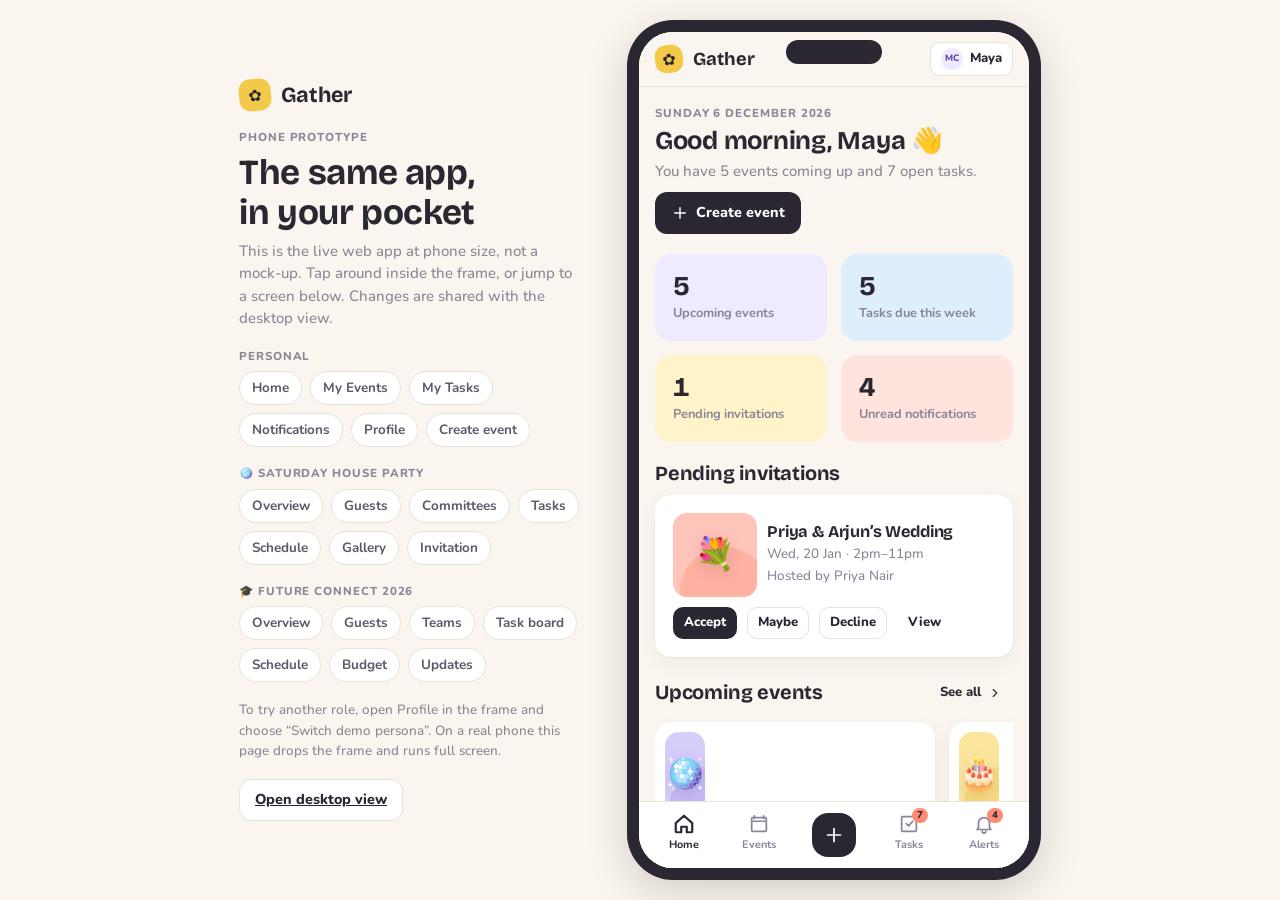
==== phone.html @ 723389cb "Add Gather event management prototype Interactive web prototype with no build step: personal dashboa" ====
<!doctype html>
<html lang="en">
<head>
<meta charset="utf-8">
<meta name="viewport" content="width=device-width, initial-scale=1, viewport-fit=cover">
<title>Gather Phone</title>
<link rel="stylesheet" href="https://fonts.googleapis.com/css2?family=Bricolage+Grotesque:opsz,wght@12..96,600;12..96,700&family=Nunito:wght@400;600;700;800&display=swap">
<link rel="stylesheet" href="styles.css">
<style>
  /* Phone prototype: the same web app, shown at phone size inside a device frame. */
  .stage { min-height: 100vh; display: grid; grid-template-columns: minmax(0, 340px) auto; gap: 48px; justify-content: center; align-items: center; padding-block: 20px; padding-left: max(16px, env(safe-area-inset-left, 0px)); padding-right: max(16px, env(safe-area-inset-right, 0px)); }
  .side { display: flex; flex-direction: column; gap: 18px; min-width: 0; }
  .device { width: 414px; max-width: 100%; height: min(868px, calc(100vh - 40px)); border-radius: 46px; padding: 12px; background: var(--ink); box-shadow: var(--shadow-lg); position: relative; }
  .device::before { content: ""; position: absolute; top: 20px; left: 50%; transform: translateX(-50%); width: 96px; height: 24px; border-radius: 99px; background: var(--ink); z-index: 2; pointer-events: none; }
  .device iframe { width: 100%; height: 100%; border: 0; border-radius: 34px; background: var(--bg); display: block; }
  .jump { display: flex; flex-wrap: wrap; gap: 8px; }
  @media (max-width: 860px) { .stage { grid-template-columns: minmax(0, 1fr); gap: 20px; } .side { order: 2; } .device { margin: 0 auto; } }
  /* On an actual phone the frame gets out of the way and the app fills the screen. */
  @media (max-width: 520px) { .stage { display: block; padding: 0; min-height: 0; } .side { display: none; } .device { width: 100%; height: 100vh; height: 100dvh; padding: 0; border-radius: 0; box-shadow: none; } .device::before { display: none; } .device iframe { border-radius: 0; } }
</style>
</head>
<body>
<div class="stage">
  <div class="side">
    <div class="brand" style="padding:0"><span class="brand-mark">✿</span>Gather</div>
    <div class="col gap-s"><span class="eyebrow">Phone prototype</span><h1>The same app, in your pocket</h1>
      <p class="muted">This is the live web app at phone size, not a mock-up. Tap around inside the frame, or jump to a screen below. Changes are shared with the desktop view.</p></div>
    <div class="col gap-s"><span class="eyebrow">Personal</span><div class="jump" data-group>
      <button class="chip" data-go="home">Home</button><button class="chip" data-go="events">My Events</button><button class="chip" data-go="mytasks">My Tasks</button><button class="chip" data-go="inbox">Notifications</button><button class="chip" data-go="profile">Profile</button><button class="chip" data-go="new">Create event</button></div></div>
    <div class="col gap-s"><span class="eyebrow">🪩 Saturday House Party</span><div class="jump">
      <button class="chip" data-go="e-evparty-overview">Overview</button><button class="chip" data-go="e-evparty-people">Guests</button><button class="chip" data-go="e-evparty-teams">Committees</button><button class="chip" data-go="e-evparty-tasks">Tasks</button><button class="chip" data-go="e-evparty-schedule">Schedule</button><button class="chip" data-go="e-evparty-gallery">Gallery</button><button class="chip" data-go="invite-evparty">Invitation</button></div></div>
    <div class="col gap-s"><span class="eyebrow">🎓 Future Connect 2026</span><div class="jump">
      <button class="chip" data-go="e-evfc-overview">Overview</button><button class="chip" data-go="e-evfc-people">Guests</button><button class="chip" data-go="e-evfc-teams">Teams</button><button class="chip" data-go="e-evfc-tasks">Task board</button><button class="chip" data-go="e-evfc-schedule">Schedule</button><button class="chip" data-go="e-evfc-budget">Budget</button><button class="chip" data-go="e-evfc-updates">Updates</button></div></div>
    <p class="small muted">To try another role, open Profile in the frame and choose “Switch demo persona”. On a real phone this page drops the frame and runs full screen.</p>
    <div class="row wrap"><a class="btn" href="index.html">Open desktop view</a></div>
  </div>
  <div class="device"><iframe id="app-frame" src="index.html" title="Gather at phone size"></iframe></div>
</div>
<script>
  const frame = document.getElementById('app-frame');
  document.querySelectorAll('[data-go]').forEach((b) => b.addEventListener('click', () => {
    try { frame.contentWindow.location.hash = b.dataset.go; frame.contentWindow.scrollTo(0, 0); } catch { frame.src = 'index.html#' + b.dataset.go; }
    document.querySelectorAll('[data-go]').forEach((x) => x.classList.toggle('on', x === b));
  }));
</script>
</body>
</html>
---- styles.css ----
/* Gather design system.
   Layout: app shell = side navigation + one content column on desktop,
   top bar + bottom tab bar on phones. Every event workspace reuses the same
   cards, pills and committee colours; density changes, the language does not. */
:root {
  --bg: #faf6ef; --surface: #ffffff; --surface-2: #f3eee4; --ink: #2a2733; --ink-2: #5d596b;
  --muted: #8a8597; --line: #e9e2d6; --btn-bg: #2a2733; --btn-fg: #ffffff; --scrim: rgba(42, 39, 51, .45);
  --lav: #a996f0; --lav-soft: #efeaff; --lav-ink: #5b46b8;
  --butter: #f3c94a; --butter-soft: #fff3c9; --butter-ink: #806200;
  --coral: #ff8a75; --coral-soft: #ffe4de; --coral-ink: #b03f2b;
  --mint: #6fd3a8; --mint-soft: #dbf5e9; --mint-ink: #1c7450;
  --sky: #74bdf2; --sky-soft: #ddeffd; --sky-ink: #1d659f;
  --shadow: 0 1px 2px rgba(60, 45, 20, .05), 0 6px 20px rgba(60, 45, 20, .06);
  --shadow-lg: 0 12px 40px rgba(40, 30, 20, .18);
  --r-sm: 10px; --r: 16px; --r-lg: 22px; --gutter: 16px;
  --display: 'Bricolage Grotesque', 'Nunito', ui-rounded, system-ui, sans-serif;
  --body: 'Nunito', ui-rounded, 'Segoe UI', system-ui, sans-serif;
}
@media (prefers-color-scheme: dark) {
  :root:not([data-theme="light"]) {
    --bg: #1b1921; --surface: #25222d; --surface-2: #2e2a38; --ink: #f3eff8; --ink-2: #c6c0d4;
    --muted: #958fa5; --line: #3a3546; --btn-bg: #f3eff8; --btn-fg: #1b1921; --scrim: rgba(0, 0, 0, .6);
    --lav-soft: #382f5e; --lav-ink: #cfc3ff; --butter-soft: #463b15; --butter-ink: #f8dc7e;
    --coral-soft: #502923; --coral-ink: #ffb3a5; --mint-soft: #1e4435; --mint-ink: #9be6c5;
    --sky-soft: #1c3a52; --sky-ink: #a9d7fa;
    --shadow: 0 1px 2px rgba(0, 0, 0, .3), 0 6px 20px rgba(0, 0, 0, .25); --shadow-lg: 0 12px 40px rgba(0, 0, 0, .5);
    color-scheme: dark;
  }
}
:root[data-theme="dark"] {
  --bg: #1b1921; --surface: #25222d; --surface-2: #2e2a38; --ink: #f3eff8; --ink-2: #c6c0d4;
  --muted: #958fa5; --line: #3a3546; --btn-bg: #f3eff8; --btn-fg: #1b1921; --scrim: rgba(0, 0, 0, .6);
  --lav-soft: #382f5e; --lav-ink: #cfc3ff; --butter-soft: #463b15; --butter-ink: #f8dc7e;
  --coral-soft: #502923; --coral-ink: #ffb3a5; --mint-soft: #1e4435; --mint-ink: #9be6c5;
  --sky-soft: #1c3a52; --sky-ink: #a9d7fa;
  --shadow: 0 1px 2px rgba(0, 0, 0, .3), 0 6px 20px rgba(0, 0, 0, .25); --shadow-lg: 0 12px 40px rgba(0, 0, 0, .5);
  color-scheme: dark;
}
/* colour scopes: a component reads --c (solid), --cs (soft fill), --ci (text on soft) */
.c-lav { --c: var(--lav); --cs: var(--lav-soft); --ci: var(--lav-ink); }
.c-butter { --c: var(--butter); --cs: var(--butter-soft); --ci: var(--butter-ink); }
.c-coral { --c: var(--coral); --cs: var(--coral-soft); --ci: var(--coral-ink); }
.c-mint { --c: var(--mint); --cs: var(--mint-soft); --ci: var(--mint-ink); }
.c-sky { --c: var(--sky); --cs: var(--sky-soft); --ci: var(--sky-ink); }
.c-grey { --c: var(--muted); --cs: var(--surface-2); --ci: var(--ink-2); }

* { box-sizing: border-box; }
html, body { margin: 0; }
body { background: var(--bg); color: var(--ink); font: 500 15px/1.5 var(--body); -webkit-font-smoothing: antialiased; }
h1, h2, h3, h4 { font-family: var(--display); margin: 0; line-height: 1.15; text-wrap: balance; letter-spacing: -.01em; }
h1 { font-size: clamp(1.6rem, 1.2rem + 1.6vw, 2.2rem); } h2 { font-size: 1.25rem; } h3 { font-size: 1.02rem; } h4 { font-size: .92rem; }
p { margin: 0; } a { color: inherit; }
button, input, select, textarea { font: inherit; color: inherit; }
button { cursor: pointer; background: none; border: 0; padding: 0; }
:focus-visible { outline: 2.5px solid var(--lav); outline-offset: 2px; border-radius: 8px; }
.muted { color: var(--muted); } .small { font-size: .84rem; } .tiny { font-size: .76rem; } .b { font-weight: 800; }
.num { font-variant-numeric: tabular-nums; } .grow { flex: 1; min-width: 0; } .nowrap { white-space: nowrap; }
.row { display: flex; align-items: center; gap: 10px; } .row.wrap { flex-wrap: wrap; } .row.top { align-items: flex-start; }
.col { display: flex; flex-direction: column; gap: 10px; min-width: 0; } .gap-s { gap: 6px; } .gap-l { gap: 18px; } .between { justify-content: space-between; }
.clip { overflow: hidden; text-overflow: ellipsis; white-space: nowrap; min-width: 0; }
.eyebrow { font-size: .72rem; font-weight: 800; letter-spacing: .08em; text-transform: uppercase; color: var(--muted); }
.ic { width: 18px; height: 18px; flex: none; stroke: currentColor; fill: none; stroke-width: 1.9; stroke-linecap: round; stroke-linejoin: round; }

/* ---------- shell ---------- */
.app { display: grid; grid-template-columns: 252px minmax(0, 1fr); min-height: 100vh; }
.sidebar { position: sticky; top: 0; align-self: start; height: 100vh; overflow-y: auto; padding: 20px 14px; display: flex; flex-direction: column; gap: 18px; border-right: 1px solid var(--line); }
.brand { display: flex; align-items: center; gap: 10px; padding: 4px 8px; font: 700 1.35rem var(--display); }
.brand-mark { width: 32px; height: 32px; border-radius: 11px; background: var(--butter); color: #2a2733; display: grid; place-items: center; font-size: 1rem; transform: rotate(-6deg); }
.nav { display: flex; flex-direction: column; gap: 2px; }
.nav-item { display: flex; align-items: center; gap: 11px; padding: 9px 10px; border-radius: 12px; font-weight: 700; color: var(--ink-2); text-align: left; width: 100%; }
.nav-item:hover { background: var(--surface-2); }
.nav-item.on { background: var(--surface); color: var(--ink); box-shadow: var(--shadow); }
.nav-item .count { margin-left: auto; background: var(--coral); color: #2a2733; border-radius: 99px; font-size: .72rem; font-weight: 800; padding: 1px 7px; }
.nav-ev { font-weight: 600; font-size: .9rem; padding: 7px 10px; }
.nav-ev .dot { width: 22px; height: 22px; border-radius: 8px; background: var(--cs); display: grid; place-items: center; font-size: .78rem; flex: none; }
.who { margin-top: auto; display: flex; align-items: center; gap: 10px; padding: 10px; border-radius: 14px; background: var(--surface); box-shadow: var(--shadow); text-align: left; width: 100%; }
.main { min-width: 0; }
.page { max-width: 1120px; margin: 0 auto; padding-block: 28px 80px; padding-left: max(var(--gutter), env(safe-area-inset-left, 0px)); padding-right: max(var(--gutter), env(safe-area-inset-right, 0px)); display: flex; flex-direction: column; gap: 24px; }
.topbar, .tabbar { display: none; }
@media (min-width: 900px) { :root { --gutter: 36px; } }
@media (max-width: 899px) {
  .app { display: block; } .sidebar { display: none; }
  .topbar { display: flex; align-items: center; gap: 10px; position: sticky; top: env(safe-area-inset-top, 0px); z-index: 20; background: var(--bg); padding-block: 10px; padding-left: max(16px, env(safe-area-inset-left, 0px)); padding-right: max(16px, env(safe-area-inset-right, 0px)); border-bottom: 1px solid var(--line); }
  .tabbar { display: grid; grid-template-columns: repeat(5, 1fr); position: fixed; left: 0; right: 0; bottom: 0; z-index: 30; background: var(--surface); border-top: 1px solid var(--line); padding: 6px max(8px, env(safe-area-inset-right, 0px)) calc(6px + env(safe-area-inset-bottom, 0px)) max(8px, env(safe-area-inset-left, 0px)); }
  .tab { display: flex; flex-direction: column; align-items: center; gap: 2px; font-size: .68rem; font-weight: 700; color: var(--muted); padding: 5px 0; border-radius: 12px; position: relative; }
  .tab.on { color: var(--ink); } .tab.on .ic { stroke-width: 2.4; }
  .tab .count { position: absolute; top: 0; left: 54%; background: var(--coral); color: #2a2733; border-radius: 99px; font-size: .62rem; font-weight: 800; padding: 0 5px; }
  .tab-create { width: 44px; height: 44px; border-radius: 16px; background: var(--btn-bg); color: var(--btn-fg); display: grid; place-items: center; margin: 0 auto; }
  .page { padding-block: 18px 110px; gap: 20px; }
  body::before { content: ""; position: fixed; inset: 0 0 auto; height: env(safe-area-inset-top, 0px); z-index: 10; background: var(--bg); }
}

/* ---------- primitives ---------- */
.card { background: var(--surface); border-radius: var(--r); box-shadow: var(--shadow); padding: 18px; min-width: 0; }
.card.flat { box-shadow: none; border: 1px solid var(--line); }
.card.tint { background: var(--cs); box-shadow: none; }
.card.click { cursor: pointer; transition: transform .15s ease, box-shadow .15s ease; text-align: left; width: 100%; }
.card.click:hover { transform: translateY(-2px); box-shadow: var(--shadow-lg); }
.grid { display: grid; gap: 14px; } .g2 { grid-template-columns: repeat(auto-fit, minmax(min(100%, 300px), 1fr)); }
.g3 { grid-template-columns: repeat(auto-fill, minmax(min(100%, 250px), 1fr)); } .g4 { grid-template-columns: repeat(auto-fit, minmax(124px, 1fr)); }
.split { display: grid; gap: 20px; grid-template-columns: minmax(0, 1.6fr) minmax(0, 1fr); align-items: start; }
@media (max-width: 899px) { .split { grid-template-columns: minmax(0, 1fr); } }
.sec-head { display: flex; align-items: center; justify-content: space-between; gap: 10px; flex-wrap: wrap; }
.btn { display: inline-flex; align-items: center; justify-content: center; gap: 7px; padding: 9px 15px; border-radius: 12px; font-weight: 800; font-size: .9rem; background: var(--surface); border: 1px solid var(--line); white-space: nowrap; transition: transform .1s ease, background .15s; }
.btn:hover { background: var(--surface-2); } .btn:active { transform: scale(.97); }
.btn.primary { background: var(--btn-bg); color: var(--btn-fg); border-color: transparent; } .btn.primary:hover { opacity: .9; }
.btn.soft { background: var(--cs, var(--lav-soft)); color: var(--ci, var(--lav-ink)); border-color: transparent; }
.btn.ghost { border-color: transparent; background: none; } .btn.ghost:hover { background: var(--surface-2); }
.btn.sm { padding: 5px 10px; font-size: .82rem; border-radius: 10px; } .btn.icon { padding: 7px; } .btn.danger { color: var(--coral-ink); }
.btn:disabled { opacity: .45; cursor: not-allowed; }
.pill { display: inline-flex; align-items: center; gap: 5px; padding: 2px 9px; border-radius: 99px; font-size: .76rem; font-weight: 800; background: var(--cs, var(--surface-2)); color: var(--ci, var(--ink-2)); white-space: nowrap; }
.pill .pdot { width: 7px; height: 7px; border-radius: 50%; background: var(--c, var(--muted)); }
.chip { display: inline-flex; align-items: center; gap: 6px; padding: 6px 12px; border-radius: 99px; font-size: .84rem; font-weight: 700; background: var(--surface); border: 1px solid var(--line); color: var(--ink-2); white-space: nowrap; }
.chip.on { background: var(--btn-bg); color: var(--btn-fg); border-color: transparent; }
.chips { display: flex; gap: 8px; flex-wrap: wrap; } .chips.scroll { flex-wrap: nowrap; overflow-x: auto; scrollbar-width: none; padding-bottom: 2px; }
.avatar { width: 30px; height: 30px; border-radius: 50%; background: var(--cs); color: var(--ci); display: inline-grid; place-items: center; font-size: .72rem; font-weight: 800; flex: none; }
.avatar.lg { width: 44px; height: 44px; font-size: .95rem; } .avatar.sm { width: 22px; height: 22px; font-size: .58rem; } .avatar.xl { width: 72px; height: 72px; font-size: 1.5rem; }
.stack { display: inline-flex; } .stack .avatar { margin-left: -7px; box-shadow: 0 0 0 2px var(--surface); } .stack .avatar:first-child { margin-left: 0; }
.bar { height: 8px; border-radius: 99px; background: var(--surface-2); overflow: hidden; }
.bar > i { display: block; height: 100%; border-radius: 99px; background: var(--c, var(--mint)); transition: width .4s ease; }
.stat { display: flex; flex-direction: column; gap: 2px; } .stat .v { font: 700 1.7rem var(--display); font-variant-numeric: tabular-nums; line-height: 1.1; }
.stat .k { font-size: .8rem; font-weight: 700; color: var(--muted); }
.empty { text-align: center; padding: 34px 16px; color: var(--muted); display: flex; flex-direction: column; align-items: center; gap: 8px; }
.empty .big { font-size: 2rem; }
.sim { display: inline-flex; align-items: center; gap: 4px; font-size: .7rem; font-weight: 800; letter-spacing: .04em; text-transform: uppercase; padding: 2px 7px; border-radius: 6px; border: 1.5px dashed var(--butter); color: var(--butter-ink); background: var(--butter-soft); }
.list { display: flex; flex-direction: column; } .list > * { border-top: 1px solid var(--line); padding: 11px 0; } .list > *:first-child { border-top: 0; }
.tick { width: 22px; height: 22px; border-radius: 8px; border: 2px solid var(--line); display: grid; place-items: center; flex: none; color: transparent; transition: all .15s; }
.tick.on { background: var(--mint); border-color: var(--mint); color: #173d2c; } .tick .ic { width: 14px; height: 14px; stroke-width: 3; }
.done-text { text-decoration: line-through; color: var(--muted); }
.field { display: flex; flex-direction: column; gap: 5px; min-width: 0; } .field > span { font-size: .8rem; font-weight: 800; color: var(--ink-2); }
.input, select.input, textarea.input { width: 100%; padding: 9px 12px; border-radius: 12px; border: 1.5px solid var(--line); background: var(--surface); min-width: 0; }
.input:focus { outline: none; border-color: var(--lav); box-shadow: 0 0 0 3px var(--lav-soft); }
textarea.input { resize: vertical; min-height: 76px; } select.input.sm, .input.sm { padding: 4px 8px; font-size: .84rem; border-radius: 9px; width: auto; }
.form-grid { display: grid; gap: 12px; grid-template-columns: repeat(auto-fit, minmax(min(100%, 180px), 1fr)); }
.switch { width: 38px; height: 22px; border-radius: 99px; background: var(--line); position: relative; flex: none; transition: background .15s; }
.switch::after { content: ""; position: absolute; top: 3px; left: 3px; width: 16px; height: 16px; border-radius: 50%; background: var(--surface); transition: transform .15s; box-shadow: 0 1px 2px rgba(0,0,0,.2); }
.switch.on { background: var(--mint); } .switch.on::after { transform: translateX(16px); } .switch:disabled { opacity: .5; cursor: not-allowed; }
.seg { display: inline-flex; background: var(--surface-2); border-radius: 12px; padding: 3px; gap: 2px; }
.seg button { padding: 6px 12px; border-radius: 10px; font-weight: 800; font-size: .84rem; color: var(--ink-2); display: inline-flex; gap: 6px; align-items: center; }
.seg button.on { background: var(--surface); color: var(--ink); box-shadow: var(--shadow); }
.table-wrap { overflow-x: auto; } table { border-collapse: collapse; width: 100%; font-size: .88rem; }
th { text-align: left; font-size: .72rem; letter-spacing: .06em; text-transform: uppercase; color: var(--muted); padding: 8px 10px; font-weight: 800; white-space: nowrap; }
td { padding: 9px 10px; border-top: 1px solid var(--line); vertical-align: middle; }

/* ---------- modal / toast ---------- */
.scrim { position: fixed; inset: 0; background: var(--scrim); z-index: 50; display: grid; place-items: center; padding: 20px; animation: fade .15s ease; }
.modal { background: var(--bg); border-radius: var(--r-lg); box-shadow: var(--shadow-lg); width: min(100%, 560px); max-height: min(88vh, 860px); display: flex; flex-direction: column; animation: pop .2s ease; }
.modal.wide { width: min(100%, 760px); }
.modal-head { display: flex; align-items: center; gap: 10px; padding: 16px 20px 6px; } .modal-body { padding: 10px 20px 20px; overflow-y: auto; display: flex; flex-direction: column; gap: 14px; }
.modal-foot { padding: 12px 20px calc(14px + env(safe-area-inset-bottom, 0px)); border-top: 1px solid var(--line); display: flex; gap: 8px; justify-content: flex-end; flex-wrap: wrap; }
@media (max-width: 640px) { .scrim { padding: 0; place-items: end stretch; } .modal, .modal.wide { width: 100%; border-radius: var(--r-lg) var(--r-lg) 0 0; max-height: 92vh; animation: rise .22s ease; } }
.toasts { position: fixed; left: 50%; transform: translateX(-50%); bottom: calc(84px + env(safe-area-inset-bottom, 0px)); z-index: 70; display: flex; flex-direction: column; gap: 8px; align-items: center; width: max-content; max-width: calc(100vw - 32px); }
.toast { background: var(--btn-bg); color: var(--btn-fg); padding: 10px 16px; border-radius: 14px; font-weight: 700; font-size: .88rem; box-shadow: var(--shadow-lg); animation: rise .2s ease; display: flex; gap: 8px; align-items: center; }
@keyframes fade { from { opacity: 0; } } @keyframes pop { from { transform: scale(.96); opacity: 0; } } @keyframes rise { from { transform: translateY(14px); opacity: 0; } }
@media (prefers-reduced-motion: reduce) { * { animation: none !important; transition: none !important; } }

/* ---------- event cover & workspace ---------- */
.cover { position: relative; border-radius: var(--r-lg); background: var(--cs); overflow: hidden; min-height: 120px; display: grid; place-items: center; }
.cover::before, .cover::after { content: ""; position: absolute; border-radius: 50%; background: var(--c); opacity: .35; }
.cover::before { width: 150px; height: 150px; right: -40px; top: -50px; } .cover::after { width: 90px; height: 90px; left: 8%; bottom: -40px; }
.cover .emo { font-size: 3rem; position: relative; z-index: 1; filter: drop-shadow(0 4px 8px rgba(0,0,0,.12)); }
.cover img { position: absolute; inset: 0; width: 100%; height: 100%; object-fit: cover; z-index: 1; }
.cover.sm { min-height: 84px; border-radius: 14px; } .cover.sm .emo { font-size: 2rem; }
.cover.hero { min-height: 150px; } .cover.hero .emo { font-size: 4rem; }
.ws-head { display: flex; flex-direction: column; gap: 14px; }
.ws-title { display: flex; gap: 14px; align-items: flex-end; flex-wrap: wrap; }
.ws-tabs { display: flex; gap: 4px; overflow-x: auto; scrollbar-width: none; border-bottom: 1px solid var(--line); position: sticky; top: 0; background: var(--bg); z-index: 15; margin-inline: calc(-1 * var(--gutter)); padding-inline: var(--gutter); }
.ws-tab { display: inline-flex; align-items: center; gap: 7px; padding: 11px 12px; font-weight: 800; font-size: .88rem; color: var(--muted); border-bottom: 2.5px solid transparent; white-space: nowrap; }
.ws-tab.on { color: var(--ink); border-color: var(--ink); }
@media (max-width: 899px) { .ws-tabs { top: calc(53px + env(safe-area-inset-top, 0px)); } }
.count-down { display: flex; gap: 8px; } .count-down div { background: var(--surface); border-radius: 14px; padding: 8px 12px; text-align: center; min-width: 58px; }
.count-down b { display: block; font: 700 1.5rem var(--display); font-variant-numeric: tabular-nums; }
.qa { display: flex; flex-direction: column; align-items: center; gap: 6px; padding: 14px 8px; border-radius: var(--r); background: var(--cs); color: var(--ci); font-weight: 800; font-size: .84rem; text-align: center; transition: transform .15s; }
.qa:hover { transform: translateY(-2px) rotate(-1deg); }

/* ---------- tasks ---------- */
.board { display: grid; grid-template-columns: repeat(4, minmax(230px, 1fr)); gap: 12px; overflow-x: auto; padding-bottom: 8px; }
.lane { background: var(--surface-2); border-radius: var(--r); padding: 10px; display: flex; flex-direction: column; gap: 8px; min-height: 160px; }
.lane.over { outline: 2.5px dashed var(--lav); }
.tcard { background: var(--surface); border-radius: 13px; padding: 11px 12px; box-shadow: var(--shadow); display: flex; flex-direction: column; gap: 8px; cursor: pointer; text-align: left; border-left: 4px solid var(--c, var(--line)); }
.tcard:hover { box-shadow: var(--shadow-lg); }
.cal { display: grid; grid-template-columns: repeat(7, minmax(0, 1fr)); gap: 4px; }
.cal .dow { font-size: .7rem; font-weight: 800; color: var(--muted); text-align: center; padding: 4px 0; text-transform: uppercase; }
.cal .day { background: var(--surface); border-radius: 10px; min-height: 84px; padding: 5px; display: flex; flex-direction: column; gap: 3px; font-size: .74rem; min-width: 0; }
.cal .day.out { background: transparent; } .cal .day.today { outline: 2px solid var(--lav); } .cal .day.evday { background: var(--butter-soft); }
.cal .ev { background: var(--cs); color: var(--ci); border-radius: 6px; padding: 1px 5px; font-weight: 700; overflow: hidden; text-overflow: ellipsis; white-space: nowrap; text-align: left; }
@media (max-width: 640px) { .cal .day { min-height: 58px; } }

/* ---------- timeline ---------- */
.tl { position: relative; display: flex; flex-direction: column; gap: 12px; padding-left: 86px; }
.tl::before { content: ""; position: absolute; left: 72px; top: 8px; bottom: 8px; width: 2px; background: var(--line); }
.tl-item { position: relative; } .tl-time { position: absolute; left: -86px; width: 60px; text-align: right; font-weight: 800; font-size: .84rem; top: 14px; font-variant-numeric: tabular-nums; }
.tl-item::before { content: ""; position: absolute; left: -19px; top: 18px; width: 12px; height: 12px; border-radius: 50%; background: var(--c, var(--lav)); box-shadow: 0 0 0 4px var(--bg); }

/* ---------- gallery ---------- */
.photos { display: grid; grid-template-columns: repeat(auto-fill, minmax(150px, 1fr)); gap: 10px; }
.photo { position: relative; aspect-ratio: 1; border-radius: 16px; overflow: hidden; background: var(--cs); display: grid; place-items: center; cursor: pointer; width: 100%; max-width: 100%; }
.photo:nth-child(5n+1) { aspect-ratio: auto; grid-row: span 2; min-height: 100%; }
.photo img { width: 100%; height: 100%; object-fit: cover; position: absolute; inset: 0; }
.photo .emo { font-size: 3rem; } .photo .cap { position: absolute; left: 0; right: 0; bottom: 0; padding: 22px 10px 8px; font-size: .76rem; font-weight: 700; color: #fff; background: linear-gradient(transparent, rgba(0,0,0,.55)); text-align: left; }
.photo .badge { position: absolute; top: 8px; left: 8px; }
.viewfinder { position: relative; aspect-ratio: 4/3; max-width: 100%; border-radius: 18px; overflow: hidden; background: #17151c; display: grid; place-items: center; color: #fff; }
.viewfinder video, .viewfinder img, .viewfinder canvas { width: 100%; height: 100%; object-fit: cover; position: absolute; inset: 0; }
.viewfinder .scene { font-size: 5rem; animation: bob 3s ease-in-out infinite; } @keyframes bob { 50% { transform: translateY(-8px) rotate(3deg); } }
.viewfinder .hud { position: absolute; top: 10px; left: 10px; z-index: 2; }
.shutter { width: 64px; height: 64px; border-radius: 50%; background: var(--surface); border: 5px solid var(--coral); margin: 0 auto; display: block; transition: transform .1s; } .shutter:active { transform: scale(.9); }
.lightbox { background: var(--surface); border-radius: var(--r-lg); width: min(100%, 720px); overflow: hidden; }
.lightbox .frame { aspect-ratio: 4/3; max-width: 100%; background: var(--cs); display: grid; place-items: center; position: relative; }
.lightbox .frame img { width: 100%; height: 100%; object-fit: contain; position: absolute; inset: 0; background: #17151c; } .lightbox .frame .emo { font-size: 7rem; }

/* ---------- misc ---------- */
.steps { display: flex; gap: 6px; } .steps i { height: 6px; flex: 1; border-radius: 99px; background: var(--line); } .steps i.on { background: var(--lav); }
.pick { border: 2px solid var(--line); border-radius: var(--r); padding: 14px; text-align: left; background: var(--surface); display: flex; flex-direction: column; gap: 6px; }
.pick.on { border-color: var(--ink); box-shadow: var(--shadow); } .pick.center { align-items: center; text-align: center; padding: 10px 6px; font-size: .82rem; font-weight: 700; }
.budget-bar { height: 14px; border-radius: 99px; background: var(--surface-2); position: relative; overflow: hidden; }
.budget-bar i { position: absolute; left: 0; top: 0; bottom: 0; border-radius: 99px; } .budget-bar .planned { background: var(--c); opacity: .35; } .budget-bar .actual { background: var(--c); }
.stackbar { display: flex; height: 18px; border-radius: 99px; overflow: hidden; background: var(--surface-2); gap: 2px; } .stackbar i { background: var(--c); min-width: 3px; }
.mention { color: var(--lav-ink); font-weight: 800; background: var(--lav-soft); border-radius: 6px; padding: 0 4px; }
.perm th, .perm td { text-align: center; } .perm td:first-child, .perm th:first-child { text-align: left; }
.banner { display: flex; gap: 10px; align-items: center; padding: 10px 14px; border-radius: 14px; background: var(--cs); color: var(--ci); font-weight: 700; font-size: .88rem; flex-wrap: wrap; }
.unread { box-shadow: inset 4px 0 0 var(--coral), var(--shadow); }
.hscroll { display: flex; gap: 14px; overflow-x: auto; scrollbar-width: none; padding: 4px 2px 10px; scroll-snap-type: x proximity; } .hscroll > * { flex: 0 0 min(280px, 78vw); scroll-snap-align: start; }
@media (max-width: 899px) { .ws-head .cover.sm { display: none; } .ws-head .cover.hero { min-height: 104px; } .ws-head .cover.hero .emo { font-size: 3rem; } }
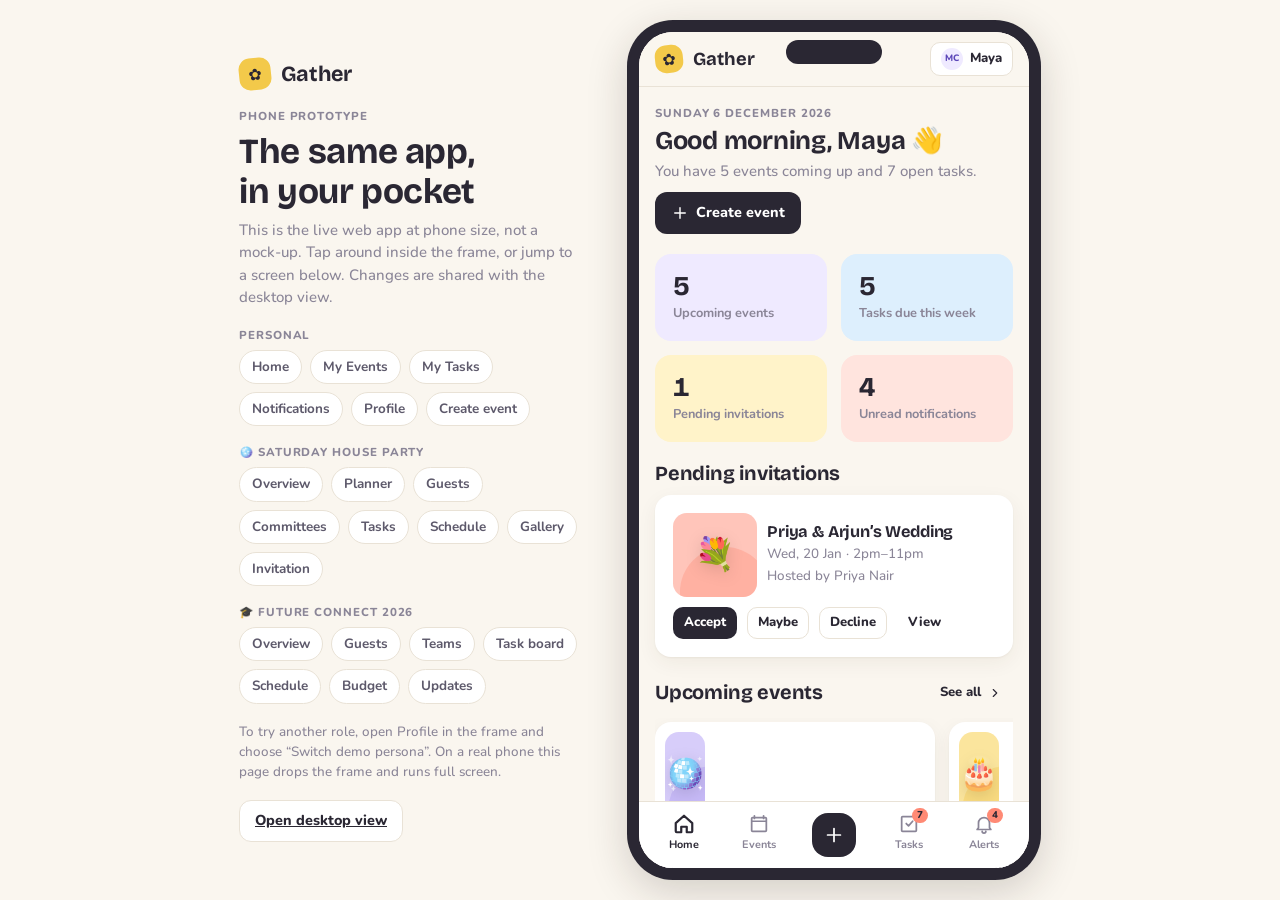
==== commit 360dc4e6: "Add planner co-pilot to event workspaces A Planner tab (owners and managers) takes a short brief and" ====
--- a/phone.html
+++ b/phone.html
@@ -28,7 +28,7 @@
     <div class="col gap-s"><span class="eyebrow">Personal</span><div class="jump" data-group>
       <button class="chip" data-go="home">Home</button><button class="chip" data-go="events">My Events</button><button class="chip" data-go="mytasks">My Tasks</button><button class="chip" data-go="inbox">Notifications</button><button class="chip" data-go="profile">Profile</button><button class="chip" data-go="new">Create event</button></div></div>
     <div class="col gap-s"><span class="eyebrow">🪩 Saturday House Party</span><div class="jump">
-      <button class="chip" data-go="e-evparty-overview">Overview</button><button class="chip" data-go="e-evparty-people">Guests</button><button class="chip" data-go="e-evparty-teams">Committees</button><button class="chip" data-go="e-evparty-tasks">Tasks</button><button class="chip" data-go="e-evparty-schedule">Schedule</button><button class="chip" data-go="e-evparty-gallery">Gallery</button><button class="chip" data-go="invite-evparty">Invitation</button></div></div>
+      <button class="chip" data-go="e-evparty-overview">Overview</button><button class="chip" data-go="e-evparty-planner">Planner</button><button class="chip" data-go="e-evparty-people">Guests</button><button class="chip" data-go="e-evparty-teams">Committees</button><button class="chip" data-go="e-evparty-tasks">Tasks</button><button class="chip" data-go="e-evparty-schedule">Schedule</button><button class="chip" data-go="e-evparty-gallery">Gallery</button><button class="chip" data-go="invite-evparty">Invitation</button></div></div>
     <div class="col gap-s"><span class="eyebrow">🎓 Future Connect 2026</span><div class="jump">
       <button class="chip" data-go="e-evfc-overview">Overview</button><button class="chip" data-go="e-evfc-people">Guests</button><button class="chip" data-go="e-evfc-teams">Teams</button><button class="chip" data-go="e-evfc-tasks">Task board</button><button class="chip" data-go="e-evfc-schedule">Schedule</button><button class="chip" data-go="e-evfc-budget">Budget</button><button class="chip" data-go="e-evfc-updates">Updates</button></div></div>
     <p class="small muted">To try another role, open Profile in the frame and choose “Switch demo persona”. On a real phone this page drops the frame and runs full screen.</p>
